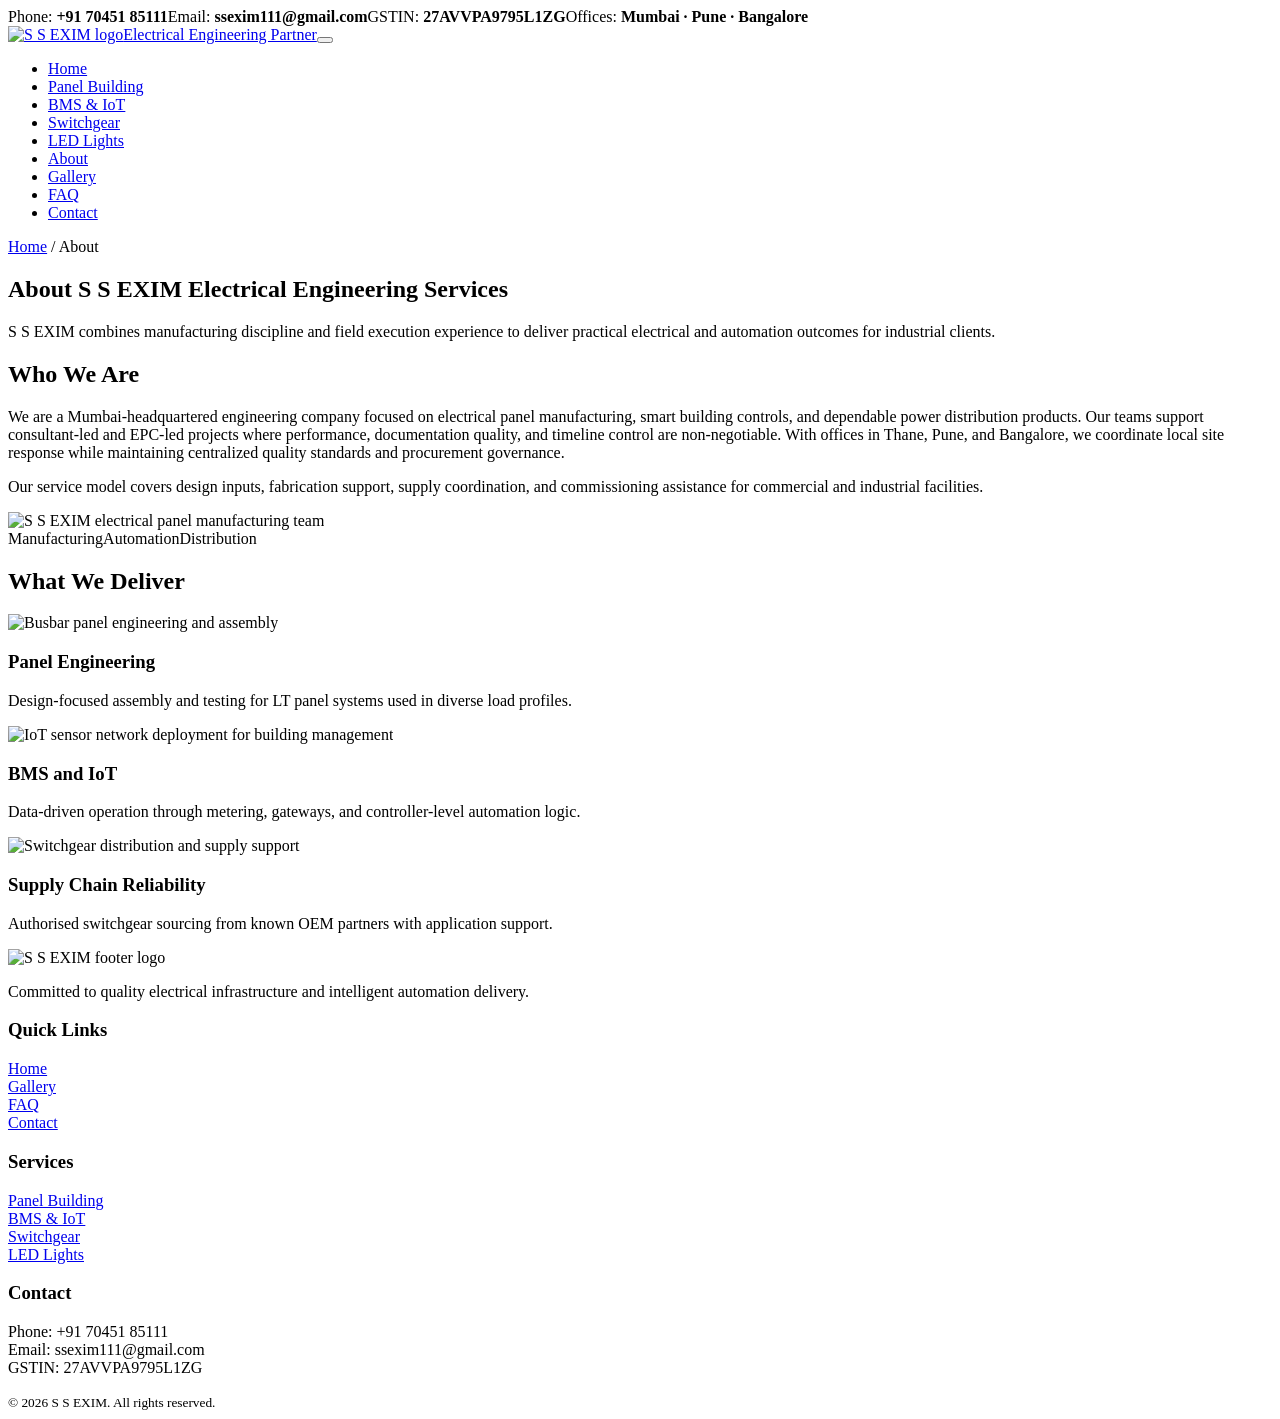
==== about.html @ 6fa74ea5 "Add files via upload" ====
<!doctype html>
<html lang="en">
<head>
  <meta charset="utf-8">
  <meta name="viewport" content="width=device-width, initial-scale=1">
  <title>About S S EXIM | Electrical Engineering Company</title>
  <meta name="description" content="Learn about S S EXIM, an electrical panel manufacturer and BMS solutions company serving Mumbai, Pune, and Bangalore with PAN India execution.">
  <link rel="icon" href="/favicon.ico" sizes="any">
  <link rel="stylesheet" href="/assets/css/styles.css">
  <link rel="canonical" href="https://www.ss-exim.com/about/about.html">
  <meta property="og:type" content="website">
  <meta property="og:title" content="About S S EXIM | Electrical Engineering Company">
  <meta property="og:description" content="S S EXIM provides panel manufacturing, BMS integration, switchgear distribution, and industrial LED solutions.">
  <meta property="og:url" content="https://www.ss-exim.com/about/about.html">
  <meta property="og:image" content="https://www.ss-exim.com/assets/img/logo.jpg">
  <meta name="twitter:card" content="summary_large_image">
  <meta name="twitter:title" content="About S S EXIM | Electrical Engineering Company">
  <meta name="twitter:description" content="Engineering-driven electrical and automation services from three India offices.">
  <meta name="twitter:image" content="https://www.ss-exim.com/assets/img/logo.jpg">
  <script type="application/ld+json">
  {
    "@context": "https://schema.org",
    "@type": "BreadcrumbList",
    "itemListElement": [
      {"@type": "ListItem", "position": 1, "name": "Home", "item": "https://www.ss-exim.com/"},
      {"@type": "ListItem", "position": 2, "name": "About", "item": "https://www.ss-exim.com/about/about.html"}
    ]
  }
  </script>
  <script defer src="/assets/js/main.js"></script>
</head>
<body>
  <div class="topbar"><div class="container"><span>Phone: <strong class="mono">+91 70451 85111</strong></span><span>Email: <strong>ssexim111@gmail.com</strong></span><span>GSTIN: <strong class="mono">27AVVPA9795L1ZG</strong></span><span>Offices: <strong>Mumbai · Pune · Bangalore</strong></span></div></div>
  <header class="site-header"><div class="container header-inner"><a class="brand" href="/"><img src="/assets/img/logo.jpg" alt="S S EXIM logo" width="146" height="52" loading="eager"><span>Electrical Engineering Partner</span></a><button class="nav-toggle" type="button" data-nav-toggle aria-expanded="false" aria-label="Toggle navigation"><span></span><span></span><span></span></button><nav class="main-nav" data-main-nav><ul><li><a href="/">Home</a></li><li><a href="/panel-building/panel-building.html">Panel Building</a></li><li><a href="/bms-iot-solutions/bms-iot-solutions.html">BMS & IoT</a></li><li><a href="/switchgear-distributor/switchgear-distributor.html">Switchgear</a></li><li><a href="/industrial-led-lights/industrial-led-lights.html">LED Lights</a></li><li><a class="active" href="/about/about.html">About</a></li><li><a href="/gallery/gallery.html">Gallery</a></li><li><a href="/faq/faq.html">FAQ</a></li><li><a href="/contact/contact.html">Contact</a></li></ul></nav></div></header>
  <div class="breadcrumbs"><div class="container"><a href="/">Home</a> / <span>About</span></div></div>

  <main>
    <section class="page-hero"><div class="container"><h1>About S S EXIM Electrical Engineering Services</h1><p>S S EXIM combines manufacturing discipline and field execution experience to deliver practical electrical and automation outcomes for industrial clients.</p></div></section>

    <section class="section"><div class="container two-col"><article><h2>Who We Are</h2><p>We are a Mumbai-headquartered engineering company focused on electrical panel manufacturing, smart building controls, and dependable power distribution products. Our teams support consultant-led and EPC-led projects where performance, documentation quality, and timeline control are non-negotiable. With offices in Thane, Pune, and Bangalore, we coordinate local site response while maintaining centralized quality standards and procurement governance.</p><p>Our service model covers design inputs, fabrication support, supply coordination, and commissioning assistance for commercial and industrial facilities.</p></article><article><img src="/assets/img/panel-assembly-workshop.jpg" alt="S S EXIM electrical panel manufacturing team" width="760" height="520" loading="lazy"><div class="spec-chips"><span class="spec-chip">Manufacturing</span><span class="spec-chip">Automation</span><span class="spec-chip">Distribution</span></div></article></div></section>

    <section class="section section-alt"><div class="container"><div class="section-head"><h2>What We Deliver</h2></div><div class="grid"><article class="card"><img src="/assets/img/busbar-distribution-panel.jpg" alt="Busbar panel engineering and assembly" width="640" height="420" loading="lazy"><div class="card-body"><h3>Panel Engineering</h3><p>Design-focused assembly and testing for LT panel systems used in diverse load profiles.</p></div></article><article class="card"><img src="/assets/img/iot-sensor-network.jpg" alt="IoT sensor network deployment for building management" width="640" height="420" loading="lazy"><div class="card-body"><h3>BMS and IoT</h3><p>Data-driven operation through metering, gateways, and controller-level automation logic.</p></div></article><article class="card"><img src="/assets/img/mccb-supply.jpg" alt="Switchgear distribution and supply support" width="640" height="420" loading="lazy"><div class="card-body"><h3>Supply Chain Reliability</h3><p>Authorised switchgear sourcing from known OEM partners with application support.</p></div></article></div></div></section>
  </main>

  <footer class="site-footer"><div class="container footer-grid"><div><img class="footer-logo" src="/assets/img/logo.jpg" alt="S S EXIM footer logo" width="150" height="54" loading="lazy"><p>Committed to quality electrical infrastructure and intelligent automation delivery.</p></div><div><h3>Quick Links</h3><p><a href="/">Home</a><br><a href="/gallery/gallery.html">Gallery</a><br><a href="/faq/faq.html">FAQ</a><br><a href="/contact/contact.html">Contact</a></p></div><div><h3>Services</h3><p><a href="/panel-building/panel-building.html">Panel Building</a><br><a href="/bms-iot-solutions/bms-iot-solutions.html">BMS & IoT</a><br><a href="/switchgear-distributor/switchgear-distributor.html">Switchgear</a><br><a href="/industrial-led-lights/industrial-led-lights.html">LED Lights</a></p></div><div><h3>Contact</h3><p>Phone: <span class="mono">+91 70451 85111</span><br>Email: ssexim111@gmail.com<br>GSTIN: <span class="mono">27AVVPA9795L1ZG</span></p></div></div><div class="container footer-bottom"><small>© 2026 S S EXIM. All rights reserved.</small></div></footer>
</body>
</html>
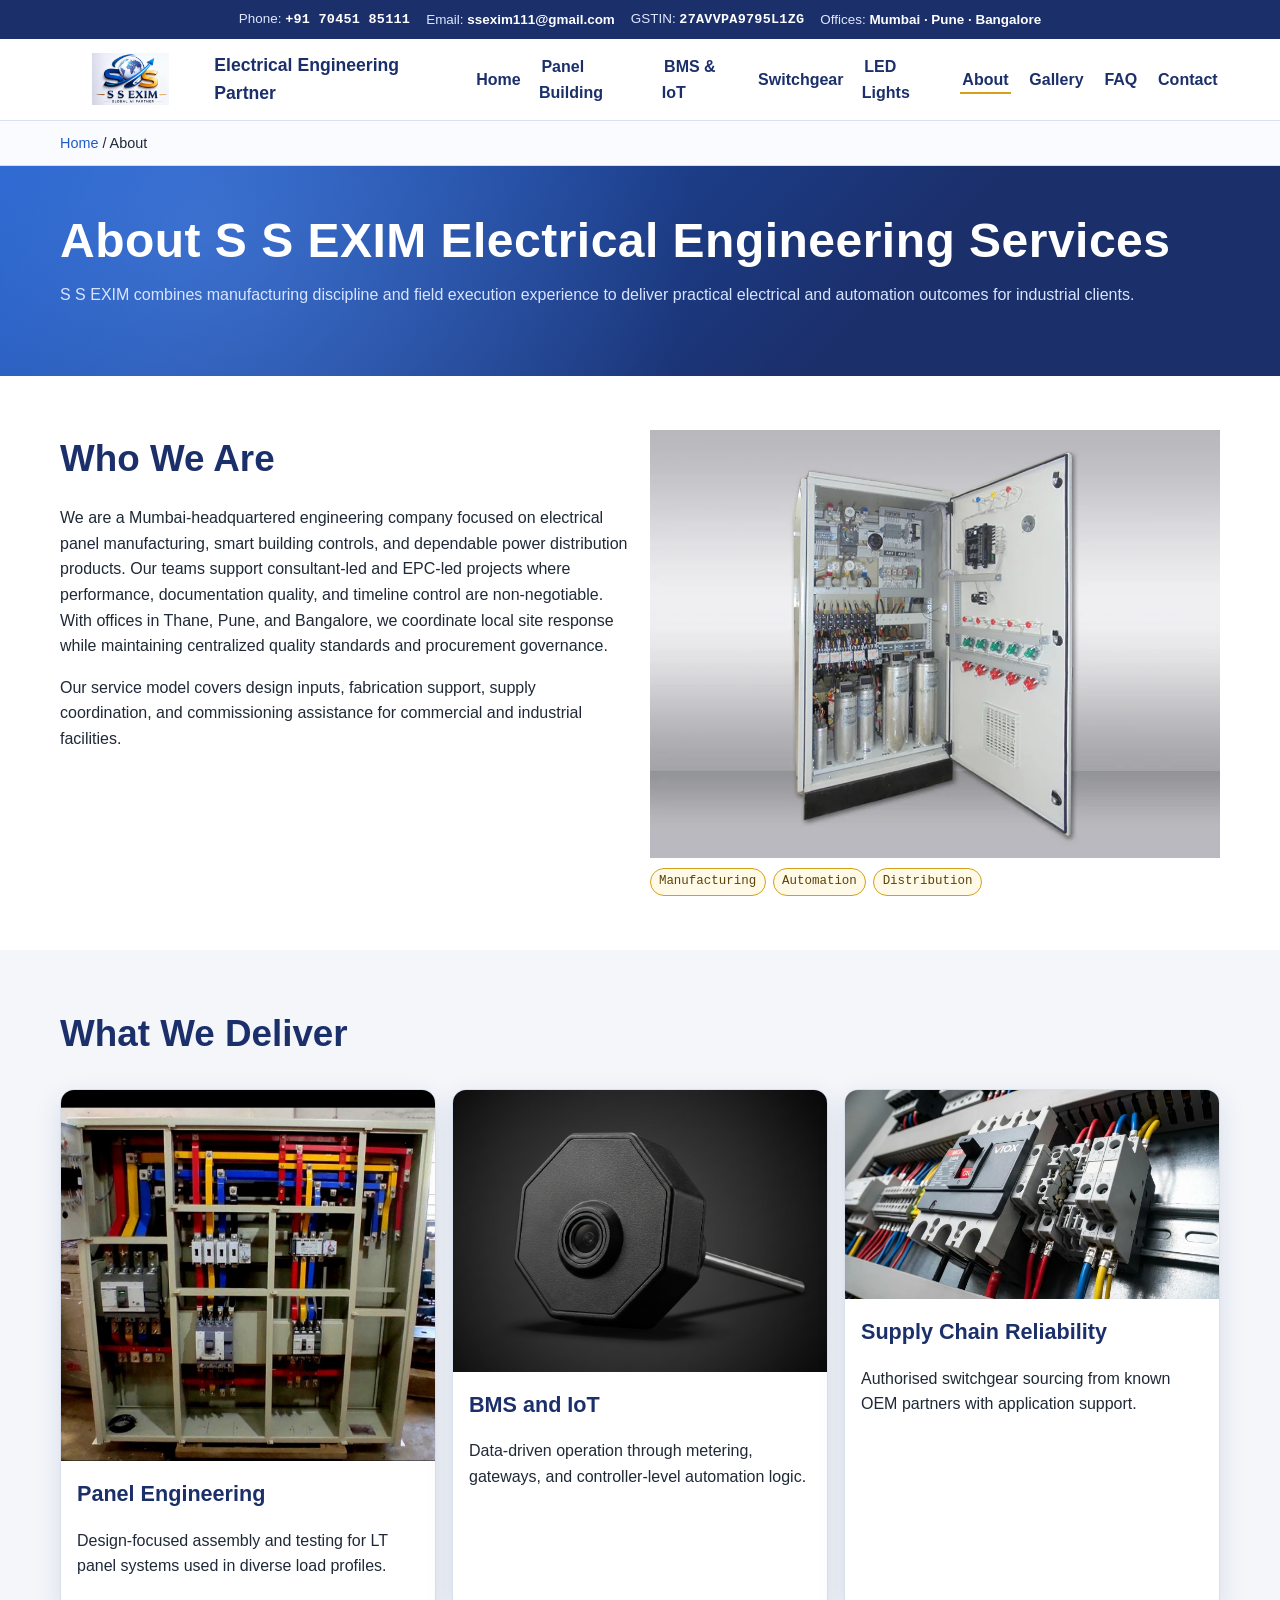
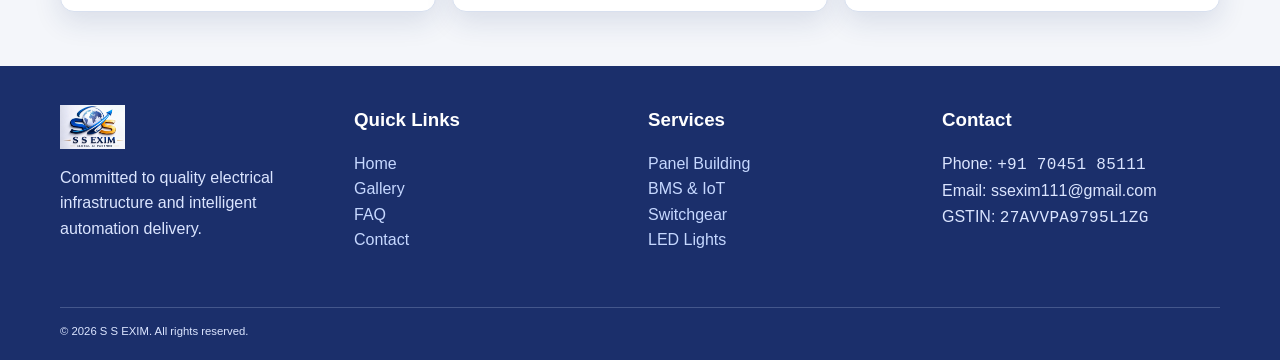
==== commit c9a11c41: "Fix asset paths: /assets/{css,js,img}/ -> root in about.html" ====
--- a/about.html
+++ b/about.html
@@ -6,17 +6,17 @@
   <title>About S S EXIM | Electrical Engineering Company</title>
   <meta name="description" content="Learn about S S EXIM, an electrical panel manufacturer and BMS solutions company serving Mumbai, Pune, and Bangalore with PAN India execution.">
   <link rel="icon" href="/favicon.ico" sizes="any">
-  <link rel="stylesheet" href="/assets/css/styles.css">
+  <link rel="stylesheet" href="/styles.css">
   <link rel="canonical" href="https://www.ss-exim.com/about/about.html">
   <meta property="og:type" content="website">
   <meta property="og:title" content="About S S EXIM | Electrical Engineering Company">
   <meta property="og:description" content="S S EXIM provides panel manufacturing, BMS integration, switchgear distribution, and industrial LED solutions.">
   <meta property="og:url" content="https://www.ss-exim.com/about/about.html">
-  <meta property="og:image" content="https://www.ss-exim.com/assets/img/logo.jpg">
+  <meta property="og:image" content="https://www.ss-exim.com/logo.jpg">
   <meta name="twitter:card" content="summary_large_image">
   <meta name="twitter:title" content="About S S EXIM | Electrical Engineering Company">
   <meta name="twitter:description" content="Engineering-driven electrical and automation services from three India offices.">
-  <meta name="twitter:image" content="https://www.ss-exim.com/assets/img/logo.jpg">
+  <meta name="twitter:image" content="https://www.ss-exim.com/logo.jpg">
   <script type="application/ld+json">
   {
     "@context": "https://schema.org",
@@ -27,21 +27,21 @@
     ]
   }
   </script>
-  <script defer src="/assets/js/main.js"></script>
+  <script defer src="/main.js"></script>
 </head>
 <body>
   <div class="topbar"><div class="container"><span>Phone: <strong class="mono">+91 70451 85111</strong></span><span>Email: <strong>ssexim111@gmail.com</strong></span><span>GSTIN: <strong class="mono">27AVVPA9795L1ZG</strong></span><span>Offices: <strong>Mumbai · Pune · Bangalore</strong></span></div></div>
-  <header class="site-header"><div class="container header-inner"><a class="brand" href="/"><img src="/assets/img/logo.jpg" alt="S S EXIM logo" width="146" height="52" loading="eager"><span>Electrical Engineering Partner</span></a><button class="nav-toggle" type="button" data-nav-toggle aria-expanded="false" aria-label="Toggle navigation"><span></span><span></span><span></span></button><nav class="main-nav" data-main-nav><ul><li><a href="/">Home</a></li><li><a href="/panel-building/panel-building.html">Panel Building</a></li><li><a href="/bms-iot-solutions/bms-iot-solutions.html">BMS & IoT</a></li><li><a href="/switchgear-distributor/switchgear-distributor.html">Switchgear</a></li><li><a href="/industrial-led-lights/industrial-led-lights.html">LED Lights</a></li><li><a class="active" href="/about/about.html">About</a></li><li><a href="/gallery/gallery.html">Gallery</a></li><li><a href="/faq/faq.html">FAQ</a></li><li><a href="/contact/contact.html">Contact</a></li></ul></nav></div></header>
+  <header class="site-header"><div class="container header-inner"><a class="brand" href="/"><img src="/logo.jpg" alt="S S EXIM logo" width="146" height="52" loading="eager"><span>Electrical Engineering Partner</span></a><button class="nav-toggle" type="button" data-nav-toggle aria-expanded="false" aria-label="Toggle navigation"><span></span><span></span><span></span></button><nav class="main-nav" data-main-nav><ul><li><a href="/">Home</a></li><li><a href="/panel-building/panel-building.html">Panel Building</a></li><li><a href="/bms-iot-solutions/bms-iot-solutions.html">BMS & IoT</a></li><li><a href="/switchgear-distributor/switchgear-distributor.html">Switchgear</a></li><li><a href="/industrial-led-lights/industrial-led-lights.html">LED Lights</a></li><li><a class="active" href="/about/about.html">About</a></li><li><a href="/gallery/gallery.html">Gallery</a></li><li><a href="/faq/faq.html">FAQ</a></li><li><a href="/contact/contact.html">Contact</a></li></ul></nav></div></header>
   <div class="breadcrumbs"><div class="container"><a href="/">Home</a> / <span>About</span></div></div>
 
   <main>
     <section class="page-hero"><div class="container"><h1>About S S EXIM Electrical Engineering Services</h1><p>S S EXIM combines manufacturing discipline and field execution experience to deliver practical electrical and automation outcomes for industrial clients.</p></div></section>
 
-    <section class="section"><div class="container two-col"><article><h2>Who We Are</h2><p>We are a Mumbai-headquartered engineering company focused on electrical panel manufacturing, smart building controls, and dependable power distribution products. Our teams support consultant-led and EPC-led projects where performance, documentation quality, and timeline control are non-negotiable. With offices in Thane, Pune, and Bangalore, we coordinate local site response while maintaining centralized quality standards and procurement governance.</p><p>Our service model covers design inputs, fabrication support, supply coordination, and commissioning assistance for commercial and industrial facilities.</p></article><article><img src="/assets/img/panel-assembly-workshop.jpg" alt="S S EXIM electrical panel manufacturing team" width="760" height="520" loading="lazy"><div class="spec-chips"><span class="spec-chip">Manufacturing</span><span class="spec-chip">Automation</span><span class="spec-chip">Distribution</span></div></article></div></section>
+    <section class="section"><div class="container two-col"><article><h2>Who We Are</h2><p>We are a Mumbai-headquartered engineering company focused on electrical panel manufacturing, smart building controls, and dependable power distribution products. Our teams support consultant-led and EPC-led projects where performance, documentation quality, and timeline control are non-negotiable. With offices in Thane, Pune, and Bangalore, we coordinate local site response while maintaining centralized quality standards and procurement governance.</p><p>Our service model covers design inputs, fabrication support, supply coordination, and commissioning assistance for commercial and industrial facilities.</p></article><article><img src="/panel-assembly-workshop.jpg" alt="S S EXIM electrical panel manufacturing team" width="760" height="520" loading="lazy"><div class="spec-chips"><span class="spec-chip">Manufacturing</span><span class="spec-chip">Automation</span><span class="spec-chip">Distribution</span></div></article></div></section>
 
-    <section class="section section-alt"><div class="container"><div class="section-head"><h2>What We Deliver</h2></div><div class="grid"><article class="card"><img src="/assets/img/busbar-distribution-panel.jpg" alt="Busbar panel engineering and assembly" width="640" height="420" loading="lazy"><div class="card-body"><h3>Panel Engineering</h3><p>Design-focused assembly and testing for LT panel systems used in diverse load profiles.</p></div></article><article class="card"><img src="/assets/img/iot-sensor-network.jpg" alt="IoT sensor network deployment for building management" width="640" height="420" loading="lazy"><div class="card-body"><h3>BMS and IoT</h3><p>Data-driven operation through metering, gateways, and controller-level automation logic.</p></div></article><article class="card"><img src="/assets/img/mccb-supply.jpg" alt="Switchgear distribution and supply support" width="640" height="420" loading="lazy"><div class="card-body"><h3>Supply Chain Reliability</h3><p>Authorised switchgear sourcing from known OEM partners with application support.</p></div></article></div></div></section>
+    <section class="section section-alt"><div class="container"><div class="section-head"><h2>What We Deliver</h2></div><div class="grid"><article class="card"><img src="/busbar-distribution-panel.jpg" alt="Busbar panel engineering and assembly" width="640" height="420" loading="lazy"><div class="card-body"><h3>Panel Engineering</h3><p>Design-focused assembly and testing for LT panel systems used in diverse load profiles.</p></div></article><article class="card"><img src="/iot-sensor-network.jpg" alt="IoT sensor network deployment for building management" width="640" height="420" loading="lazy"><div class="card-body"><h3>BMS and IoT</h3><p>Data-driven operation through metering, gateways, and controller-level automation logic.</p></div></article><article class="card"><img src="/mccb-supply.jpg" alt="Switchgear distribution and supply support" width="640" height="420" loading="lazy"><div class="card-body"><h3>Supply Chain Reliability</h3><p>Authorised switchgear sourcing from known OEM partners with application support.</p></div></article></div></div></section>
   </main>
 
-  <footer class="site-footer"><div class="container footer-grid"><div><img class="footer-logo" src="/assets/img/logo.jpg" alt="S S EXIM footer logo" width="150" height="54" loading="lazy"><p>Committed to quality electrical infrastructure and intelligent automation delivery.</p></div><div><h3>Quick Links</h3><p><a href="/">Home</a><br><a href="/gallery/gallery.html">Gallery</a><br><a href="/faq/faq.html">FAQ</a><br><a href="/contact/contact.html">Contact</a></p></div><div><h3>Services</h3><p><a href="/panel-building/panel-building.html">Panel Building</a><br><a href="/bms-iot-solutions/bms-iot-solutions.html">BMS & IoT</a><br><a href="/switchgear-distributor/switchgear-distributor.html">Switchgear</a><br><a href="/industrial-led-lights/industrial-led-lights.html">LED Lights</a></p></div><div><h3>Contact</h3><p>Phone: <span class="mono">+91 70451 85111</span><br>Email: ssexim111@gmail.com<br>GSTIN: <span class="mono">27AVVPA9795L1ZG</span></p></div></div><div class="container footer-bottom"><small>© 2026 S S EXIM. All rights reserved.</small></div></footer>
+  <footer class="site-footer"><div class="container footer-grid"><div><img class="footer-logo" src="/logo.jpg" alt="S S EXIM footer logo" width="150" height="54" loading="lazy"><p>Committed to quality electrical infrastructure and intelligent automation delivery.</p></div><div><h3>Quick Links</h3><p><a href="/">Home</a><br><a href="/gallery/gallery.html">Gallery</a><br><a href="/faq/faq.html">FAQ</a><br><a href="/contact/contact.html">Contact</a></p></div><div><h3>Services</h3><p><a href="/panel-building/panel-building.html">Panel Building</a><br><a href="/bms-iot-solutions/bms-iot-solutions.html">BMS & IoT</a><br><a href="/switchgear-distributor/switchgear-distributor.html">Switchgear</a><br><a href="/industrial-led-lights/industrial-led-lights.html">LED Lights</a></p></div><div><h3>Contact</h3><p>Phone: <span class="mono">+91 70451 85111</span><br>Email: ssexim111@gmail.com<br>GSTIN: <span class="mono">27AVVPA9795L1ZG</span></p></div></div><div class="container footer-bottom"><small>© 2026 S S EXIM. All rights reserved.</small></div></footer>
 </body>
 </html>
--- a/styles.css
+++ b/styles.css
@@ -0,0 +1,547 @@
+@import url('https://fonts.googleapis.com/css2?family=Barlow+Semi+Condensed:wght@500;600;700;800&family=IBM+Plex+Mono:wght@400;500&family=IBM+Plex+Sans:wght@400;500;600;700&display=swap');
+
+:root {
+  --navy: #1b2f6b;
+  --blue: #1e5bc6;
+  --blue-light: #3b82e0;
+  --gold: #d4a017;
+  --gold-hover: #b8860b;
+  --white: #ffffff;
+  --cool-grey: #f4f6fa;
+  --text: #1f2937;
+  --muted: #51607a;
+  --radius: 14px;
+  --shadow: 0 10px 28px rgba(27, 47, 107, 0.12);
+  --container: 1160px;
+}
+
+* {
+  box-sizing: border-box;
+}
+
+html {
+  scroll-behavior: smooth;
+}
+
+body {
+  margin: 0;
+  color: var(--text);
+  background: var(--white);
+  font-family: 'IBM Plex Sans', sans-serif;
+  line-height: 1.6;
+}
+
+a {
+  color: var(--blue);
+  text-decoration: none;
+}
+
+a:hover {
+  color: var(--navy);
+}
+
+img {
+  max-width: 100%;
+  height: auto;
+  display: block;
+}
+
+:focus-visible {
+  outline: 3px solid var(--gold);
+  outline-offset: 2px;
+}
+
+.container {
+  width: min(100% - 2rem, var(--container));
+  margin-inline: auto;
+}
+
+.topbar {
+  background: var(--navy);
+  color: #dfe7ff;
+  font-size: 0.84rem;
+}
+
+.topbar .container {
+  display: flex;
+  flex-wrap: wrap;
+  gap: 0.45rem 1rem;
+  align-items: center;
+  justify-content: center;
+  padding: 0.5rem 0;
+}
+
+.topbar strong,
+.topbar .mono {
+  color: var(--white);
+}
+
+.mono {
+  font-family: 'IBM Plex Mono', monospace;
+  letter-spacing: 0.02em;
+}
+
+.site-header {
+  position: sticky;
+  top: 0;
+  z-index: 40;
+  background: rgba(255, 255, 255, 0.96);
+  border-bottom: 1px solid #d9e1f0;
+  backdrop-filter: blur(5px);
+}
+
+.header-inner {
+  display: flex;
+  align-items: center;
+  justify-content: space-between;
+  gap: 1rem;
+  padding: 0.8rem 0;
+}
+
+.brand {
+  display: inline-flex;
+  align-items: center;
+  gap: 0.8rem;
+  color: var(--navy);
+  font-weight: 700;
+  font-family: 'Barlow Semi Condensed', sans-serif;
+  font-size: 1.1rem;
+}
+
+.brand img {
+  width: 146px;
+  height: 52px;
+  object-fit: contain;
+}
+
+.nav-toggle {
+  display: none;
+  border: 1px solid #c9d3e6;
+  background: var(--white);
+  border-radius: 8px;
+  padding: 0.45rem;
+  cursor: pointer;
+}
+
+.nav-toggle span {
+  display: block;
+  width: 22px;
+  height: 2px;
+  background: var(--navy);
+  margin: 4px 0;
+}
+
+.main-nav ul {
+  display: flex;
+  align-items: center;
+  list-style: none;
+  gap: 1rem;
+  margin: 0;
+  padding: 0;
+}
+
+.main-nav a {
+  color: var(--navy);
+  font-weight: 600;
+  padding: 0.3rem 0.15rem;
+  border-bottom: 2px solid transparent;
+}
+
+.main-nav a:hover,
+.main-nav a.active {
+  border-color: var(--gold);
+}
+
+.cta-btn {
+  display: inline-flex;
+  align-items: center;
+  justify-content: center;
+  border: none;
+  background: var(--gold);
+  color: #16213f;
+  font-weight: 700;
+  font-family: 'Barlow Semi Condensed', sans-serif;
+  letter-spacing: 0.01em;
+  padding: 0.82rem 1.25rem;
+  border-radius: 10px;
+  text-transform: uppercase;
+  transition: background 0.2s ease, transform 0.2s ease;
+}
+
+.cta-btn:hover {
+  background: var(--gold-hover);
+  color: var(--white);
+  transform: translateY(-1px);
+}
+
+.hero {
+  background:
+    radial-gradient(circle at 15% 22%, rgba(74, 135, 242, 0.45), transparent 35%),
+    radial-gradient(circle at 82% 0%, rgba(30, 91, 198, 0.52), transparent 40%),
+    linear-gradient(135deg, #1e5bc6, #1b2f6b 68%);
+  color: var(--white);
+  padding: 4.2rem 0 3.6rem;
+}
+
+.hero-grid {
+  display: grid;
+  gap: 2rem;
+  align-items: center;
+  grid-template-columns: 1.2fr 1fr;
+}
+
+.hero h1,
+.page-hero h1 {
+  font-family: 'Barlow Semi Condensed', sans-serif;
+  font-size: clamp(2rem, 4vw, 3rem);
+  line-height: 1.12;
+  margin: 0 0 0.9rem;
+  letter-spacing: 0.01em;
+}
+
+.hero p,
+.page-hero p {
+  color: #d8e4ff;
+  margin: 0 0 1.25rem;
+}
+
+.hero-card {
+  background: rgba(255, 255, 255, 0.08);
+  border: 1px solid rgba(255, 255, 255, 0.2);
+  border-radius: var(--radius);
+  padding: 1rem;
+}
+
+.hero-card img {
+  width: 100%;
+  border-radius: 10px;
+}
+
+.stat-strip {
+  background: var(--cool-grey);
+  border-bottom: 1px solid #d7deeb;
+}
+
+.stats {
+  display: grid;
+  gap: 1rem;
+  grid-template-columns: repeat(4, minmax(0, 1fr));
+  padding: 1.1rem 0;
+}
+
+.stat {
+  background: var(--white);
+  border-radius: 12px;
+  border: 1px solid #d5def1;
+  box-shadow: 0 8px 20px rgba(28, 60, 120, 0.06);
+  text-align: center;
+  padding: 0.85rem;
+}
+
+.stat strong {
+  color: var(--navy);
+  font-size: 1.25rem;
+  font-family: 'Barlow Semi Condensed', sans-serif;
+  display: block;
+}
+
+.section {
+  padding: 3.4rem 0;
+}
+
+.section-alt {
+  background: var(--cool-grey);
+}
+
+.section h2 {
+  color: var(--navy);
+  margin: 0 0 0.8rem;
+  font-family: 'Barlow Semi Condensed', sans-serif;
+  font-size: clamp(1.6rem, 3vw, 2.3rem);
+}
+
+.section-head {
+  max-width: 800px;
+  margin-bottom: 1.6rem;
+}
+
+.grid {
+  display: grid;
+  gap: 1rem;
+  grid-template-columns: repeat(3, minmax(0, 1fr));
+}
+
+.card {
+  background: var(--white);
+  border: 1px solid #d8e0ef;
+  border-radius: var(--radius);
+  overflow: hidden;
+  box-shadow: var(--shadow);
+}
+
+.card-body {
+  padding: 1rem;
+}
+
+.card h3 {
+  margin: 0 0 0.35rem;
+  color: var(--navy);
+  font-family: 'Barlow Semi Condensed', sans-serif;
+  font-size: 1.35rem;
+}
+
+.spec-chips {
+  display: flex;
+  gap: 0.45rem;
+  flex-wrap: wrap;
+  margin-top: 0.6rem;
+}
+
+.spec-chip {
+  border: 1px solid var(--gold);
+  color: #5b4305;
+  border-radius: 999px;
+  background: #fff9e8;
+  padding: 0.2rem 0.52rem;
+  font-size: 0.78rem;
+  font-family: 'IBM Plex Mono', monospace;
+}
+
+.partners {
+  display: grid;
+  gap: 0.8rem;
+  grid-template-columns: repeat(5, minmax(0, 1fr));
+}
+
+.partner-pill {
+  text-align: center;
+  border: 1px solid #d2dbed;
+  background: var(--white);
+  color: var(--navy);
+  border-radius: 999px;
+  padding: 0.8rem 0.5rem;
+  font-family: 'Barlow Semi Condensed', sans-serif;
+  font-size: 1.05rem;
+}
+
+.cta-band {
+  background: linear-gradient(135deg, #1e5bc6, #1b2f6b);
+  color: var(--white);
+}
+
+.cta-band .container {
+  display: flex;
+  align-items: center;
+  justify-content: space-between;
+  gap: 1rem;
+  padding: 2rem 0;
+}
+
+.breadcrumbs {
+  border-bottom: 1px solid #d7deeb;
+  background: #f9fbff;
+  font-size: 0.9rem;
+}
+
+.breadcrumbs .container {
+  padding: 0.65rem 0;
+}
+
+.breadcrumbs a {
+  color: var(--blue);
+}
+
+.page-hero {
+  background:
+    radial-gradient(circle at 16% 30%, rgba(97, 153, 248, 0.45), transparent 45%),
+    linear-gradient(135deg, #1e5bc6, #1b2f6b 68%);
+  color: var(--white);
+  padding: 3rem 0;
+}
+
+.two-col {
+  display: grid;
+  gap: 1.2rem;
+  grid-template-columns: 1fr 1fr;
+}
+
+.list-clean {
+  margin: 0;
+  padding-left: 1.05rem;
+}
+
+.filters {
+  display: flex;
+  gap: 0.5rem;
+  flex-wrap: wrap;
+  margin: 0.7rem 0 1.4rem;
+}
+
+.filter-btn {
+  border: 1px solid #bac9e6;
+  color: var(--navy);
+  background: var(--white);
+  border-radius: 999px;
+  padding: 0.35rem 0.85rem;
+  cursor: pointer;
+  font-family: 'IBM Plex Sans', sans-serif;
+  font-weight: 600;
+}
+
+.filter-btn.active,
+.filter-btn:hover {
+  border-color: var(--gold);
+  color: #6d4d07;
+  background: #fff8df;
+}
+
+.gallery-item[hidden] {
+  display: none !important;
+}
+
+.faq-item {
+  background: var(--white);
+  border: 1px solid #d7deeb;
+  border-radius: 12px;
+  padding: 1rem;
+  margin-bottom: 0.8rem;
+}
+
+.faq-item h3 {
+  margin: 0 0 0.5rem;
+  color: var(--navy);
+  font-family: 'Barlow Semi Condensed', sans-serif;
+}
+
+.site-footer {
+  background: var(--navy);
+  color: #dbe5ff;
+}
+
+.footer-grid {
+  display: grid;
+  gap: 1rem;
+  grid-template-columns: repeat(4, minmax(0, 1fr));
+  padding: 2.4rem 0;
+}
+
+.site-footer h3 {
+  margin: 0 0 0.5rem;
+  color: var(--white);
+  font-family: 'Barlow Semi Condensed', sans-serif;
+}
+
+.site-footer a {
+  color: #c6d8ff;
+}
+
+.footer-logo {
+  width: auto;
+  height: 44px;
+  max-width: 100%;
+  object-fit: contain;
+  background: transparent;
+  border-radius: 0;
+  padding: 0;
+}
+
+.footer-bottom {
+  border-top: 1px solid rgba(214, 227, 255, 0.22);
+  padding: 0.7rem 0 1.2rem;
+  font-size: 0.85rem;
+}
+
+@media (max-width: 1024px) {
+  .grid {
+    grid-template-columns: repeat(2, minmax(0, 1fr));
+  }
+
+  .partners {
+    grid-template-columns: repeat(3, minmax(0, 1fr));
+  }
+
+  .footer-grid {
+    grid-template-columns: repeat(2, minmax(0, 1fr));
+  }
+}
+
+@media (max-width: 820px) {
+  .hero-grid,
+  .two-col,
+  .cta-band .container {
+    grid-template-columns: 1fr;
+    display: grid;
+  }
+
+  .stats {
+    grid-template-columns: repeat(2, minmax(0, 1fr));
+  }
+
+  .nav-toggle {
+    display: block;
+  }
+
+  .main-nav {
+    position: absolute;
+    right: 1rem;
+    top: calc(100% + 0.4rem);
+    background: var(--white);
+    border: 1px solid #d0daee;
+    border-radius: 12px;
+    box-shadow: var(--shadow);
+    width: min(320px, calc(100vw - 2rem));
+    max-height: 0;
+    overflow: hidden;
+    transition: max-height 0.25s ease;
+  }
+
+  .main-nav.open {
+    max-height: 85vh;
+  }
+
+  .main-nav ul {
+    display: grid;
+    gap: 0;
+    padding: 0.5rem;
+  }
+
+  .main-nav a {
+    display: block;
+    padding: 0.55rem 0.6rem;
+    border-bottom-width: 0;
+    border-radius: 8px;
+  }
+
+  .main-nav a:hover,
+  .main-nav a.active {
+    background: #eff4ff;
+  }
+}
+
+@media (max-width: 560px) {
+  .brand img {
+    width: 120px;
+    height: 44px;
+  }
+
+  .stats,
+  .grid,
+  .partners,
+  .footer-grid {
+    grid-template-columns: 1fr;
+  }
+
+  .hero {
+    padding: 3.5rem 0 2.7rem;
+  }
+}
+
+@media (prefers-reduced-motion: reduce) {
+  *,
+  *::before,
+  *::after {
+    animation: none !important;
+    transition: none !important;
+    scroll-behavior: auto !important;
+  }
+}
